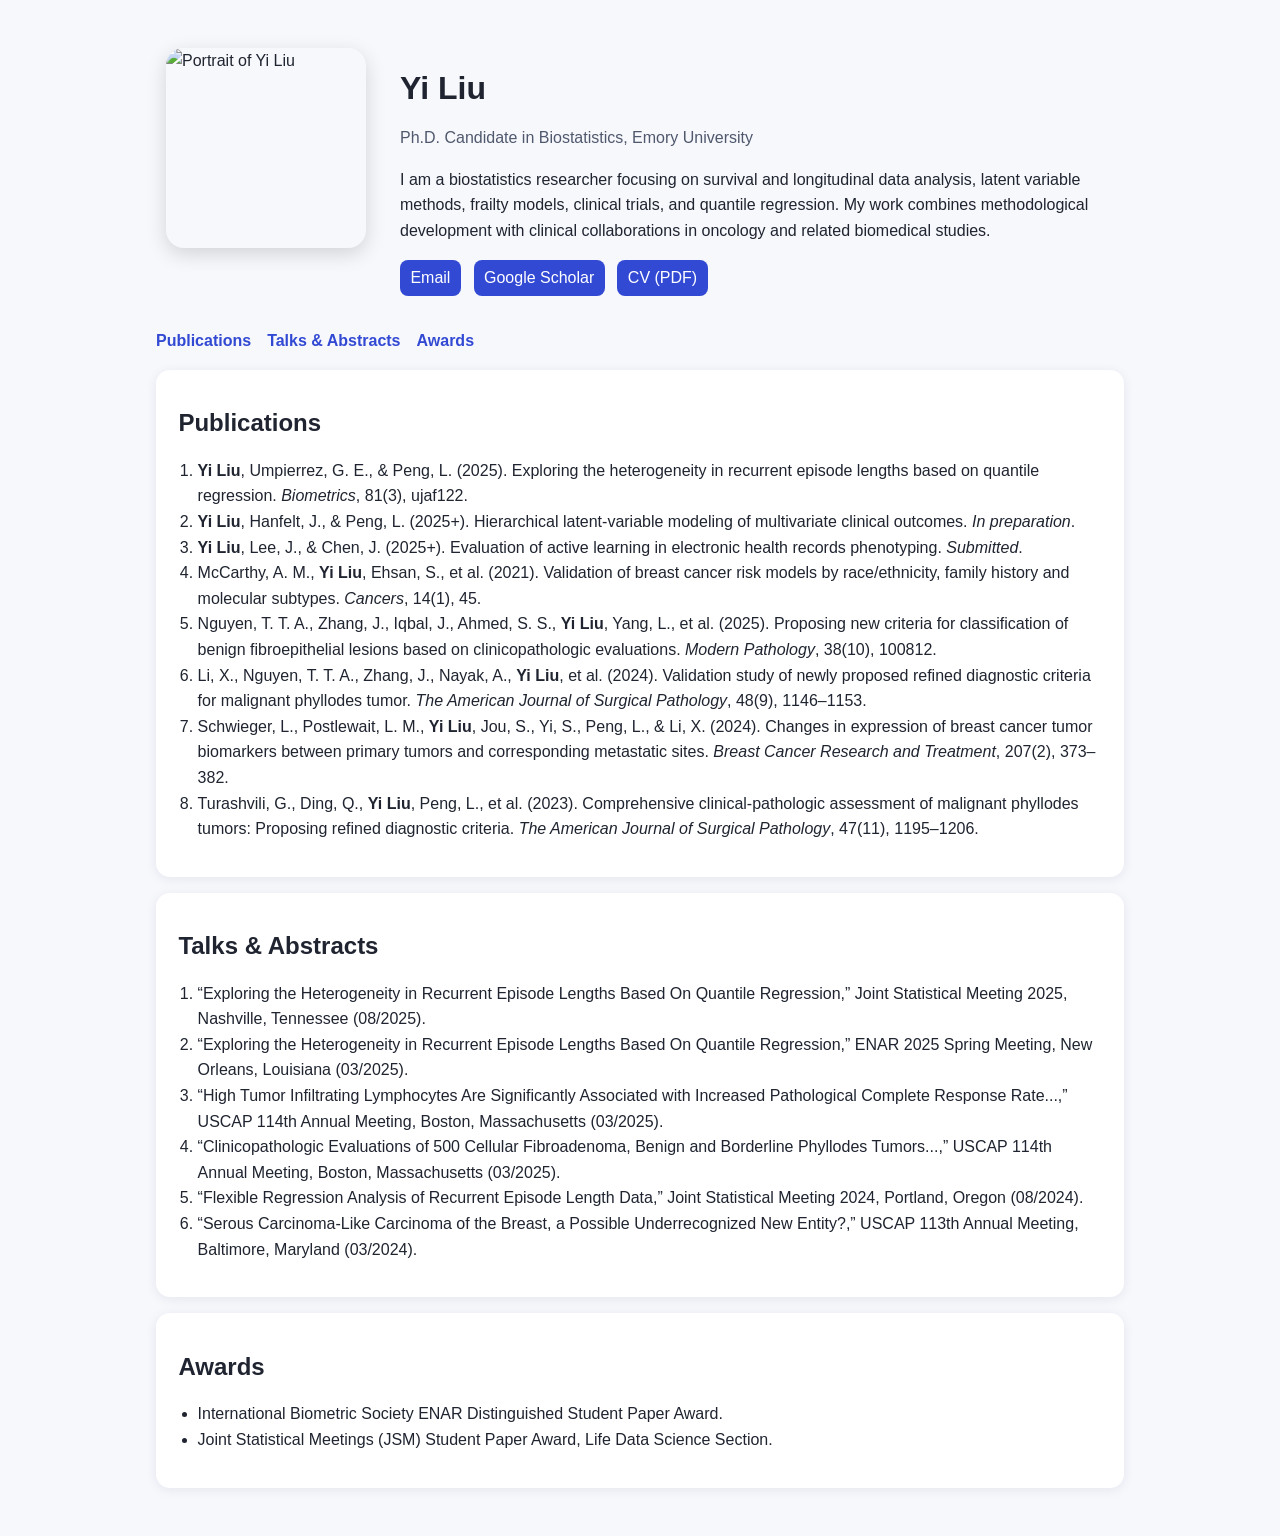
==== index.html @ af451f44 "Merge pull request #1 from Gyang-eng/codex/create-personal-website-on-github-pages Add Yi Liu person" ====
<!DOCTYPE html>
<html lang="en">
  <head>
    <meta charset="UTF-8" />
    <meta name="viewport" content="width=device-width, initial-scale=1.0" />
    <title>Yi Liu | Personal Website</title>
    <link rel="stylesheet" href="styles.css" />
  </head>
  <body>
    <header class="hero">
      <div class="hero-photo-wrap">
        <img src="assets/yi-liu.jpg" alt="Portrait of Yi Liu" class="hero-photo" />
      </div>
      <div class="hero-content">
        <h1>Yi Liu</h1>
        <p class="subtitle">Ph.D. Candidate in Biostatistics, Emory University</p>
        <p>
          I am a biostatistics researcher focusing on survival and longitudinal data analysis,
          latent variable methods, frailty models, clinical trials, and quantile regression.
          My work combines methodological development with clinical collaborations in oncology
          and related biomedical studies.
        </p>
        <div class="links">
          <a href="mailto:yi.liu@emory.edu">Email</a>
          <a href="https://scholar.google.com/citations?user=tV492EAAAAAJ&hl=en" target="_blank" rel="noopener noreferrer">Google Scholar</a>
          <a href="YiLiuCV__2025.pdf" target="_blank" rel="noopener noreferrer">CV (PDF)</a>
        </div>
      </div>
    </header>

    <main>
      <nav class="tabs" aria-label="Sections">
        <a href="#publications">Publications</a>
        <a href="#talks">Talks &amp; Abstracts</a>
        <a href="#awards">Awards</a>
      </nav>

      <section id="publications" class="card">
        <h2>Publications</h2>
        <ol>
          <li><strong>Yi Liu</strong>, Umpierrez, G. E., &amp; Peng, L. (2025). Exploring the heterogeneity in recurrent episode lengths based on quantile regression. <em>Biometrics</em>, 81(3), ujaf122.</li>
          <li><strong>Yi Liu</strong>, Hanfelt, J., &amp; Peng, L. (2025+). Hierarchical latent-variable modeling of multivariate clinical outcomes. <em>In preparation</em>.</li>
          <li><strong>Yi Liu</strong>, Lee, J., &amp; Chen, J. (2025+). Evaluation of active learning in electronic health records phenotyping. <em>Submitted</em>.</li>
          <li>McCarthy, A. M., <strong>Yi Liu</strong>, Ehsan, S., et al. (2021). Validation of breast cancer risk models by race/ethnicity, family history and molecular subtypes. <em>Cancers</em>, 14(1), 45.</li>
          <li>Nguyen, T. T. A., Zhang, J., Iqbal, J., Ahmed, S. S., <strong>Yi Liu</strong>, Yang, L., et al. (2025). Proposing new criteria for classification of benign fibroepithelial lesions based on clinicopathologic evaluations. <em>Modern Pathology</em>, 38(10), 100812.</li>
          <li>Li, X., Nguyen, T. T. A., Zhang, J., Nayak, A., <strong>Yi Liu</strong>, et al. (2024). Validation study of newly proposed refined diagnostic criteria for malignant phyllodes tumor. <em>The American Journal of Surgical Pathology</em>, 48(9), 1146–1153.</li>
          <li>Schwieger, L., Postlewait, L. M., <strong>Yi Liu</strong>, Jou, S., Yi, S., Peng, L., &amp; Li, X. (2024). Changes in expression of breast cancer tumor biomarkers between primary tumors and corresponding metastatic sites. <em>Breast Cancer Research and Treatment</em>, 207(2), 373–382.</li>
          <li>Turashvili, G., Ding, Q., <strong>Yi Liu</strong>, Peng, L., et al. (2023). Comprehensive clinical-pathologic assessment of malignant phyllodes tumors: Proposing refined diagnostic criteria. <em>The American Journal of Surgical Pathology</em>, 47(11), 1195–1206.</li>
        </ol>
      </section>

      <section id="talks" class="card">
        <h2>Talks &amp; Abstracts</h2>
        <ol>
          <li>“Exploring the Heterogeneity in Recurrent Episode Lengths Based On Quantile Regression,” Joint Statistical Meeting 2025, Nashville, Tennessee (08/2025).</li>
          <li>“Exploring the Heterogeneity in Recurrent Episode Lengths Based On Quantile Regression,” ENAR 2025 Spring Meeting, New Orleans, Louisiana (03/2025).</li>
          <li>“High Tumor Infiltrating Lymphocytes Are Significantly Associated with Increased Pathological Complete Response Rate...,” USCAP 114th Annual Meeting, Boston, Massachusetts (03/2025).</li>
          <li>“Clinicopathologic Evaluations of 500 Cellular Fibroadenoma, Benign and Borderline Phyllodes Tumors...,” USCAP 114th Annual Meeting, Boston, Massachusetts (03/2025).</li>
          <li>“Flexible Regression Analysis of Recurrent Episode Length Data,” Joint Statistical Meeting 2024, Portland, Oregon (08/2024).</li>
          <li>“Serous Carcinoma-Like Carcinoma of the Breast, a Possible Underrecognized New Entity?,” USCAP 113th Annual Meeting, Baltimore, Maryland (03/2024).</li>
        </ol>
      </section>

      <section id="awards" class="card">
        <h2>Awards</h2>
        <ul>
          <li>International Biometric Society ENAR Distinguished Student Paper Award.</li>
          <li>Joint Statistical Meetings (JSM) Student Paper Award, Life Data Science Section.</li>
        </ul>
      </section>
    </main>
  </body>
</html>
---- styles.css ----
:root {
  color-scheme: light;
  --bg: #f7f8fc;
  --card: #ffffff;
  --text: #1f2430;
  --muted: #4f586d;
  --accent: #3249d3;
}

* { box-sizing: border-box; }
body {
  margin: 0;
  font-family: "Inter", "Segoe UI", Roboto, sans-serif;
  background: var(--bg);
  color: var(--text);
  line-height: 1.6;
}

.hero {
  max-width: 1000px;
  margin: 2rem auto 1rem;
  padding: 1rem;
  display: grid;
  grid-template-columns: 220px 1fr;
  gap: 1.5rem;
}

.hero-photo-wrap { display: flex; align-items: flex-start; justify-content: center; }
.hero-photo {
  width: 200px;
  aspect-ratio: 1;
  object-fit: cover;
  border-radius: 18px;
  box-shadow: 0 6px 20px rgba(0,0,0,0.15);
}

.subtitle { color: var(--muted); margin-top: -0.25rem; }
.links { display: flex; flex-wrap: wrap; gap: 0.8rem; margin-top: 1rem; }
.links a {
  text-decoration: none;
  color: white;
  background: var(--accent);
  padding: 0.35rem 0.65rem;
  border-radius: 8px;
}

main { max-width: 1000px; margin: 0 auto 3rem; padding: 0 1rem; }
.tabs {
  display: flex;
  gap: 1rem;
  margin: 0.5rem 0 1rem;
  flex-wrap: wrap;
}
.tabs a {
  color: var(--accent);
  font-weight: 600;
  text-decoration: none;
}

.card {
  background: var(--card);
  border-radius: 14px;
  padding: 1.2rem 1.4rem;
  margin-bottom: 1rem;
  box-shadow: 0 2px 12px rgba(20, 29, 60, 0.08);
}

h1,h2 { line-height: 1.2; }
ol,ul { padding-left: 1.2rem; }

@media (max-width: 760px) {
  .hero { grid-template-columns: 1fr; }
}
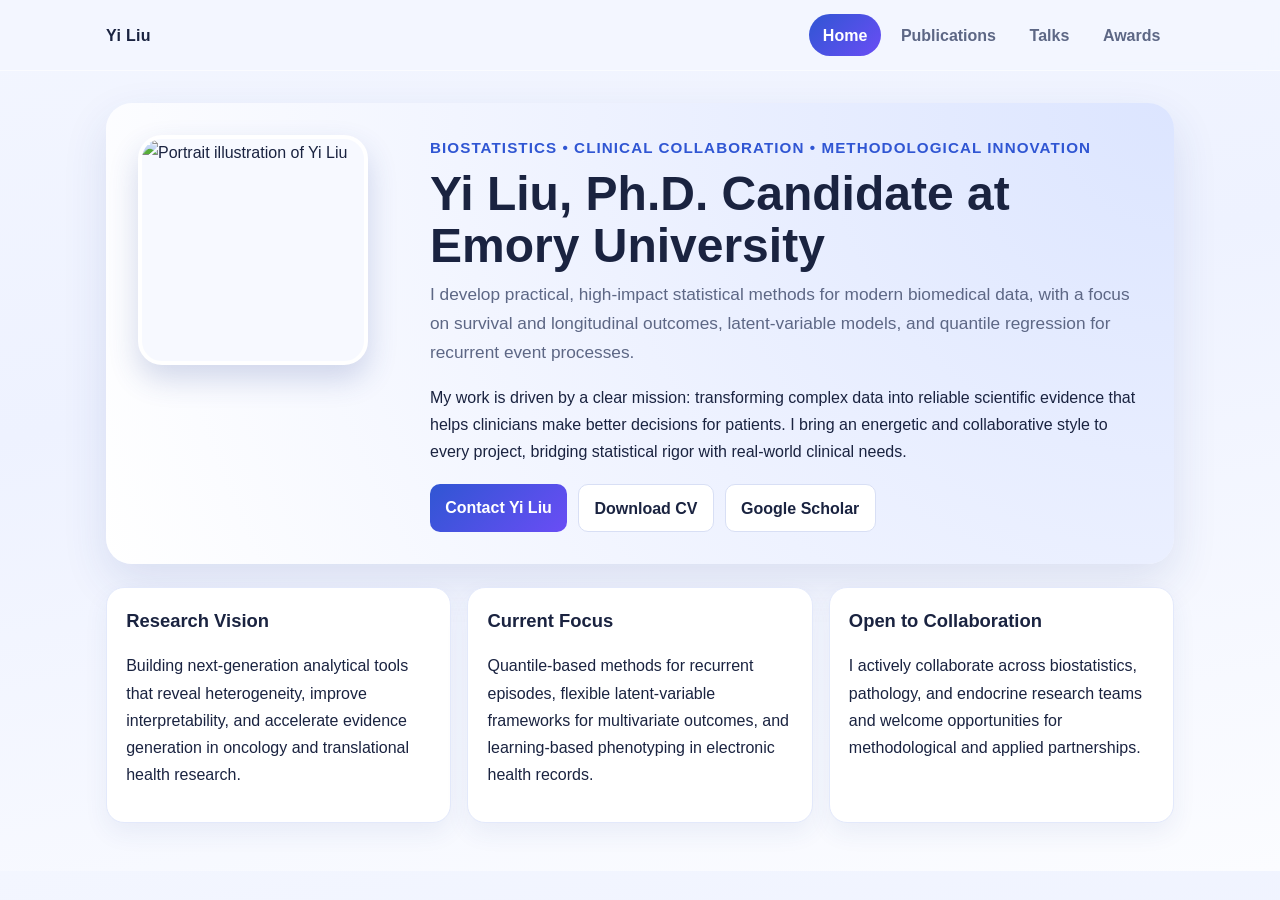
==== commit d53c3319: "Merge branch 'main' into codex/revamp-old-website-design-and-structure-2ale57" ====
--- a/index.html
+++ b/index.html
@@ -3,70 +3,70 @@
   <head>
     <meta charset="UTF-8" />
     <meta name="viewport" content="width=device-width, initial-scale=1.0" />
-    <title>Yi Liu | Personal Website</title>
+    <title>Yi Liu | Biostatistics Research</title>
     <link rel="stylesheet" href="styles.css" />
   </head>
   <body>
-    <header class="hero">
-      <div class="hero-photo-wrap">
-        <img src="assets/yi-liu.jpg" alt="Portrait of Yi Liu" class="hero-photo" />
-      </div>
-      <div class="hero-content">
-        <h1>Yi Liu</h1>
-        <p class="subtitle">Ph.D. Candidate in Biostatistics, Emory University</p>
-        <p>
-          I am a biostatistics researcher focusing on survival and longitudinal data analysis,
-          latent variable methods, frailty models, clinical trials, and quantile regression.
-          My work combines methodological development with clinical collaborations in oncology
-          and related biomedical studies.
-        </p>
-        <div class="links">
-          <a href="mailto:yi.liu@emory.edu">Email</a>
-          <a href="https://scholar.google.com/citations?user=tV492EAAAAAJ&hl=en" target="_blank" rel="noopener noreferrer">Google Scholar</a>
-          <a href="YiLiuCV__2025.pdf" target="_blank" rel="noopener noreferrer">CV (PDF)</a>
-        </div>
+    <header class="site-header">
+      <div class="nav-shell">
+        <div class="brand">Yi Liu</div>
+        <nav class="tabs" aria-label="Main navigation">
+          <a class="active" href="index.html">Home</a>
+          <a href="publications.html">Publications</a>
+          <a href="talks.html">Talks</a>
+          <a href="awards.html">Awards</a>
+        </nav>
       </div>
     </header>
 
-    <main>
-      <nav class="tabs" aria-label="Sections">
-        <a href="#publications">Publications</a>
-        <a href="#talks">Talks &amp; Abstracts</a>
-        <a href="#awards">Awards</a>
-      </nav>
-
-      <section id="publications" class="card">
-        <h2>Publications</h2>
-        <ol>
-          <li><strong>Yi Liu</strong>, Umpierrez, G. E., &amp; Peng, L. (2025). Exploring the heterogeneity in recurrent episode lengths based on quantile regression. <em>Biometrics</em>, 81(3), ujaf122.</li>
-          <li><strong>Yi Liu</strong>, Hanfelt, J., &amp; Peng, L. (2025+). Hierarchical latent-variable modeling of multivariate clinical outcomes. <em>In preparation</em>.</li>
-          <li><strong>Yi Liu</strong>, Lee, J., &amp; Chen, J. (2025+). Evaluation of active learning in electronic health records phenotyping. <em>Submitted</em>.</li>
-          <li>McCarthy, A. M., <strong>Yi Liu</strong>, Ehsan, S., et al. (2021). Validation of breast cancer risk models by race/ethnicity, family history and molecular subtypes. <em>Cancers</em>, 14(1), 45.</li>
-          <li>Nguyen, T. T. A., Zhang, J., Iqbal, J., Ahmed, S. S., <strong>Yi Liu</strong>, Yang, L., et al. (2025). Proposing new criteria for classification of benign fibroepithelial lesions based on clinicopathologic evaluations. <em>Modern Pathology</em>, 38(10), 100812.</li>
-          <li>Li, X., Nguyen, T. T. A., Zhang, J., Nayak, A., <strong>Yi Liu</strong>, et al. (2024). Validation study of newly proposed refined diagnostic criteria for malignant phyllodes tumor. <em>The American Journal of Surgical Pathology</em>, 48(9), 1146–1153.</li>
-          <li>Schwieger, L., Postlewait, L. M., <strong>Yi Liu</strong>, Jou, S., Yi, S., Peng, L., &amp; Li, X. (2024). Changes in expression of breast cancer tumor biomarkers between primary tumors and corresponding metastatic sites. <em>Breast Cancer Research and Treatment</em>, 207(2), 373–382.</li>
-          <li>Turashvili, G., Ding, Q., <strong>Yi Liu</strong>, Peng, L., et al. (2023). Comprehensive clinical-pathologic assessment of malignant phyllodes tumors: Proposing refined diagnostic criteria. <em>The American Journal of Surgical Pathology</em>, 47(11), 1195–1206.</li>
-        </ol>
+    <main class="container">
+      <section class="hero">
+        <img src="assets/yi-liu.svg" alt="Portrait illustration of Yi Liu" class="hero-photo" />
+        <div>
+          <p class="kicker">Biostatistics • Clinical Collaboration • Methodological Innovation</p>
+          <h1>Yi Liu, Ph.D. Candidate at Emory University</h1>
+          <p class="subtitle">
+            I develop practical, high-impact statistical methods for modern biomedical data, with
+            a focus on survival and longitudinal outcomes, latent-variable models, and quantile
+            regression for recurrent event processes.
+          </p>
+          <p>
+            My work is driven by a clear mission: transforming complex data into reliable
+            scientific evidence that helps clinicians make better decisions for patients. I bring an
+            energetic and collaborative style to every project, bridging statistical rigor with
+            real-world clinical needs.
+          </p>
+          <div class="cta-row">
+            <a class="button primary" href="mailto:yi.liu@emory.edu">Contact Yi Liu</a>
+            <a class="button" href="YiLiuCV__2025.pdf" target="_blank" rel="noopener noreferrer">Download CV</a>
+            <a class="button" href="https://scholar.google.com/citations?user=tV492EAAAAAJ&hl=en" target="_blank" rel="noopener noreferrer">Google Scholar</a>
+          </div>
+        </div>
       </section>
 
-      <section id="talks" class="card">
-        <h2>Talks &amp; Abstracts</h2>
-        <ol>
-          <li>“Exploring the Heterogeneity in Recurrent Episode Lengths Based On Quantile Regression,” Joint Statistical Meeting 2025, Nashville, Tennessee (08/2025).</li>
-          <li>“Exploring the Heterogeneity in Recurrent Episode Lengths Based On Quantile Regression,” ENAR 2025 Spring Meeting, New Orleans, Louisiana (03/2025).</li>
-          <li>“High Tumor Infiltrating Lymphocytes Are Significantly Associated with Increased Pathological Complete Response Rate...,” USCAP 114th Annual Meeting, Boston, Massachusetts (03/2025).</li>
-          <li>“Clinicopathologic Evaluations of 500 Cellular Fibroadenoma, Benign and Borderline Phyllodes Tumors...,” USCAP 114th Annual Meeting, Boston, Massachusetts (03/2025).</li>
-          <li>“Flexible Regression Analysis of Recurrent Episode Length Data,” Joint Statistical Meeting 2024, Portland, Oregon (08/2024).</li>
-          <li>“Serous Carcinoma-Like Carcinoma of the Breast, a Possible Underrecognized New Entity?,” USCAP 113th Annual Meeting, Baltimore, Maryland (03/2024).</li>
-        </ol>
-      </section>
-
-      <section id="awards" class="card">
-        <h2>Awards</h2>
-        <ul>
-          <li>International Biometric Society ENAR Distinguished Student Paper Award.</li>
-          <li>Joint Statistical Meetings (JSM) Student Paper Award, Life Data Science Section.</li>
-        </ul>
+      <section class="grid" aria-label="Highlights">
+        <article class="card">
+          <h2>Research Vision</h2>
+          <p>
+            Building next-generation analytical tools that reveal heterogeneity, improve
+            interpretability, and accelerate evidence generation in oncology and translational health
+            research.
+          </p>
+        </article>
+        <article class="card">
+          <h2>Current Focus</h2>
+          <p>
+            Quantile-based methods for recurrent episodes, flexible latent-variable frameworks for
+            multivariate outcomes, and learning-based phenotyping in electronic health records.
+          </p>
+        </article>
+        <article class="card">
+          <h2>Open to Collaboration</h2>
+          <p>
+            I actively collaborate across biostatistics, pathology, and endocrine research teams and
+            welcome opportunities for methodological and applied partnerships.
+          </p>
+        </article>
       </section>
     </main>
   </body>
--- a/styles.css
+++ b/styles.css
@@ -1,73 +1,207 @@
 :root {
-  color-scheme: light;
-  --bg: #f7f8fc;
-  --card: #ffffff;
-  --text: #1f2430;
-  --muted: #4f586d;
-  --accent: #3249d3;
-}
-
-* { box-sizing: border-box; }
+  --bg: #f3f6ff;
+  --bg-strong: #e9eeff;
+  --surface: #ffffff;
+  --surface-alt: #f7f9ff;
+  --text: #1a2340;
+  --muted: #5d6785;
+  --brand: #3056d3;
+  --brand-2: #6a4df5;
+  --line: #d8dff5;
+  --shadow: 0 18px 45px rgba(38, 62, 138, 0.12);
+}
+
+* {
+  box-sizing: border-box;
+}
+
 body {
   margin: 0;
   font-family: "Inter", "Segoe UI", Roboto, sans-serif;
-  background: var(--bg);
   color: var(--text);
-  line-height: 1.6;
-}
-
-.hero {
-  max-width: 1000px;
-  margin: 2rem auto 1rem;
-  padding: 1rem;
-  display: grid;
-  grid-template-columns: 220px 1fr;
-  gap: 1.5rem;
-}
-
-.hero-photo-wrap { display: flex; align-items: flex-start; justify-content: center; }
-.hero-photo {
-  width: 200px;
-  aspect-ratio: 1;
-  object-fit: cover;
-  border-radius: 18px;
-  box-shadow: 0 6px 20px rgba(0,0,0,0.15);
-}
-
-.subtitle { color: var(--muted); margin-top: -0.25rem; }
-.links { display: flex; flex-wrap: wrap; gap: 0.8rem; margin-top: 1rem; }
-.links a {
-  text-decoration: none;
-  color: white;
-  background: var(--accent);
-  padding: 0.35rem 0.65rem;
-  border-radius: 8px;
-}
-
-main { max-width: 1000px; margin: 0 auto 3rem; padding: 0 1rem; }
+  background: linear-gradient(170deg, var(--bg) 0%, #eef2ff 40%, #fbfcff 100%);
+  line-height: 1.7;
+}
+
+a {
+  color: inherit;
+}
+
+.site-header {
+  position: sticky;
+  top: 0;
+  z-index: 20;
+  border-bottom: 1px solid rgba(255, 255, 255, 0.5);
+  backdrop-filter: blur(10px);
+  background: rgba(243, 246, 255, 0.88);
+}
+
+.nav-shell {
+  max-width: 1100px;
+  margin: 0 auto;
+  padding: 0.9rem 1rem;
+  display: flex;
+  justify-content: space-between;
+  align-items: center;
+  gap: 1rem;
+}
+
+.brand {
+  font-weight: 700;
+  letter-spacing: 0.02em;
+}
+
 .tabs {
   display: flex;
+  flex-wrap: wrap;
+  gap: 0.4rem;
+}
+
+.tabs a {
+  padding: 0.45rem 0.85rem;
+  border-radius: 999px;
+  text-decoration: none;
+  color: var(--muted);
+  font-weight: 600;
+}
+
+.tabs a.active,
+.tabs a:hover {
+  color: white;
+  background: linear-gradient(135deg, var(--brand), var(--brand-2));
+}
+
+.container {
+  max-width: 1100px;
+  margin: 0 auto;
+  padding: 2rem 1rem 3rem;
+}
+
+.hero {
+  display: grid;
+  grid-template-columns: 260px 1fr;
+  gap: 2rem;
+  padding: 2rem;
+  border-radius: 26px;
+  background: radial-gradient(circle at right top, #dce5ff, #eef2ff 50%, #ffffff 100%);
+  box-shadow: var(--shadow);
+}
+
+.hero-photo {
+  width: 100%;
+  max-width: 230px;
+  aspect-ratio: 1;
+  border-radius: 24px;
+  object-fit: cover;
+  background: var(--surface-alt);
+  border: 4px solid #fff;
+  box-shadow: 0 14px 30px rgba(46, 70, 149, 0.2);
+}
+
+.kicker {
+  color: var(--brand);
+  font-size: 0.95rem;
+  font-weight: 700;
+  letter-spacing: 0.07em;
+  text-transform: uppercase;
+  margin: 0;
+}
+
+h1 {
+  margin: 0.4rem 0;
+  line-height: 1.1;
+  font-size: clamp(2rem, 4vw, 3rem);
+}
+
+.subtitle {
+  margin: 0;
+  font-size: 1.08rem;
+  color: var(--muted);
+}
+
+.cta-row {
+  display: flex;
+  flex-wrap: wrap;
+  gap: 0.7rem;
+  margin-top: 1.2rem;
+}
+
+.button {
+  text-decoration: none;
+  padding: 0.58rem 0.95rem;
+  border-radius: 10px;
+  font-weight: 600;
+  border: 1px solid var(--line);
+  background: #fff;
+}
+
+.button.primary {
+  color: white;
+  border: none;
+  background: linear-gradient(135deg, var(--brand), var(--brand-2));
+}
+
+.grid {
+  margin-top: 1.4rem;
+  display: grid;
+  grid-template-columns: repeat(3, minmax(0, 1fr));
   gap: 1rem;
-  margin: 0.5rem 0 1rem;
-  flex-wrap: wrap;
-}
-.tabs a {
-  color: var(--accent);
-  font-weight: 600;
-  text-decoration: none;
 }
 
 .card {
-  background: var(--card);
-  border-radius: 14px;
-  padding: 1.2rem 1.4rem;
-  margin-bottom: 1rem;
-  box-shadow: 0 2px 12px rgba(20, 29, 60, 0.08);
-}
-
-h1,h2 { line-height: 1.2; }
-ol,ul { padding-left: 1.2rem; }
-
-@media (max-width: 760px) {
-  .hero { grid-template-columns: 1fr; }
-}
+  background: var(--surface);
+  border: 1px solid #e3e9fb;
+  border-radius: 18px;
+  padding: 1.1rem 1.2rem;
+  box-shadow: 0 10px 25px rgba(45, 67, 140, 0.07);
+}
+
+.card h2 {
+  margin: 0 0 0.35rem;
+  font-size: 1.15rem;
+}
+
+.list-page {
+  background: var(--surface);
+  border-radius: 20px;
+  box-shadow: var(--shadow);
+  border: 1px solid #e3e9fb;
+  padding: 1.4rem;
+}
+
+.list-page h1 {
+  font-size: clamp(1.8rem, 3.3vw, 2.4rem);
+  margin-bottom: 0.4rem;
+}
+
+.list-page p {
+  margin-top: 0;
+  color: var(--muted);
+}
+
+ol, ul {
+  padding-left: 1.2rem;
+}
+
+li + li {
+  margin-top: 0.7rem;
+}
+
+.pub-meta {
+  color: var(--muted);
+  font-size: 0.94rem;
+}
+
+@media (max-width: 900px) {
+  .hero {
+    grid-template-columns: 1fr;
+  }
+
+  .hero-photo {
+    max-width: 200px;
+  }
+
+  .grid {
+    grid-template-columns: 1fr;
+  }
+}
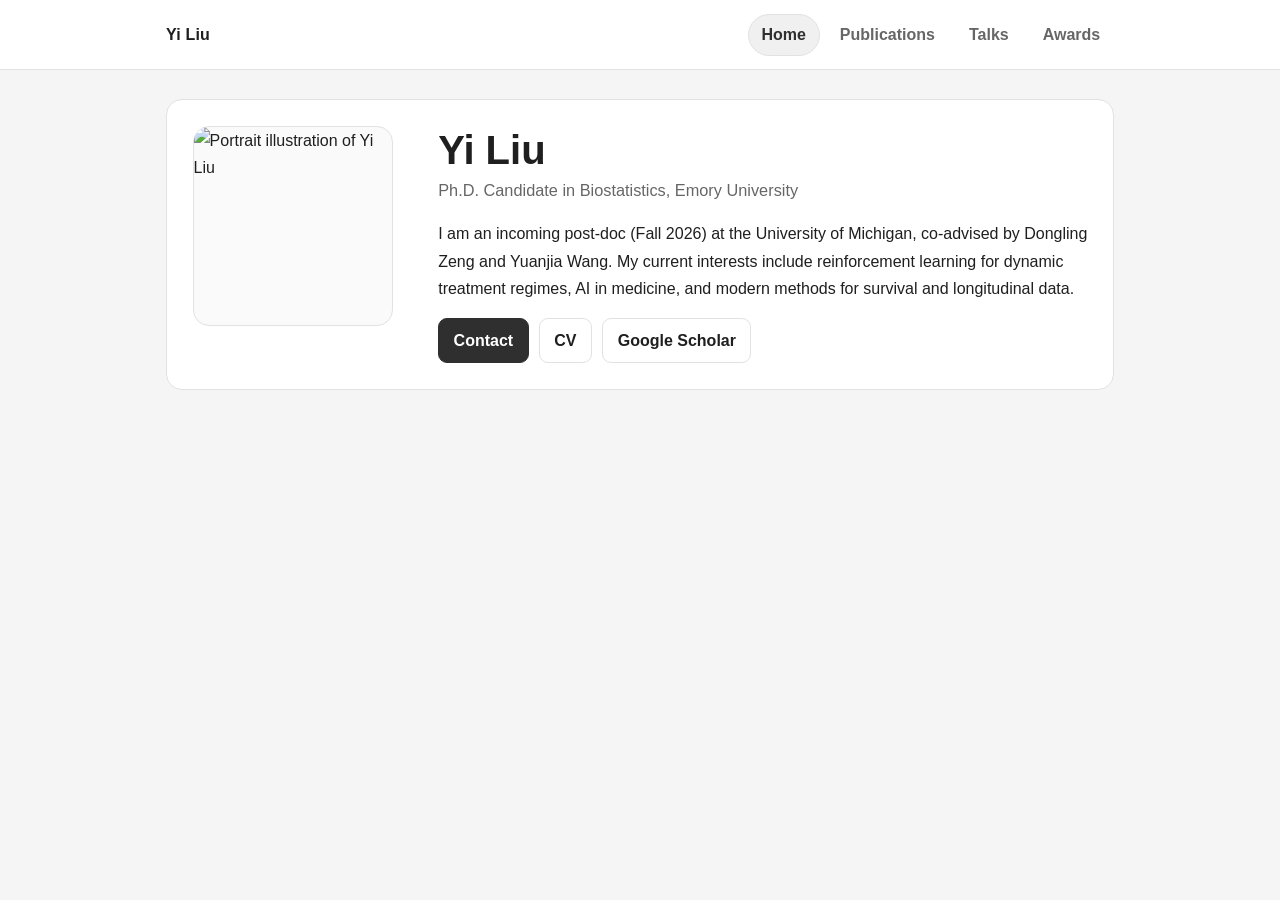
==== commit 3705e9f1: "Configure GitHub Pages Actions deployment on main" ====
--- a/index.html
+++ b/index.html
@@ -23,51 +23,21 @@
       <section class="hero">
         <img src="assets/yi-liu.svg" alt="Portrait illustration of Yi Liu" class="hero-photo" />
         <div>
-          <p class="kicker">Biostatistics • Clinical Collaboration • Methodological Innovation</p>
-          <h1>Yi Liu, Ph.D. Candidate at Emory University</h1>
-          <p class="subtitle">
-            I develop practical, high-impact statistical methods for modern biomedical data, with
-            a focus on survival and longitudinal outcomes, latent-variable models, and quantile
-            regression for recurrent event processes.
-          </p>
+          <h1>Yi Liu</h1>
+          <p class="subtitle">Ph.D. Candidate in Biostatistics, Emory University</p>
           <p>
-            My work is driven by a clear mission: transforming complex data into reliable
-            scientific evidence that helps clinicians make better decisions for patients. I bring an
-            energetic and collaborative style to every project, bridging statistical rigor with
-            real-world clinical needs.
+            I am an incoming post-doc (Fall 2026) at the University of Michigan, co-advised by
+            Dongling Zeng and Yuanjia Wang. My current interests include reinforcement learning
+            for dynamic treatment regimes, AI in medicine, and modern methods for survival and
+            longitudinal data.
           </p>
           <div class="cta-row">
-            <a class="button primary" href="mailto:yi.liu@emory.edu">Contact Yi Liu</a>
-            <a class="button" href="YiLiuCV__2025.pdf" target="_blank" rel="noopener noreferrer">Download CV</a>
+            <a class="button primary" href="mailto:yi.liu@emory.edu">Contact</a>
+            <a class="button" href="YiLiuCV__2025.pdf" target="_blank" rel="noopener noreferrer">CV</a>
             <a class="button" href="https://scholar.google.com/citations?user=tV492EAAAAAJ&hl=en" target="_blank" rel="noopener noreferrer">Google Scholar</a>
           </div>
         </div>
       </section>
-
-      <section class="grid" aria-label="Highlights">
-        <article class="card">
-          <h2>Research Vision</h2>
-          <p>
-            Building next-generation analytical tools that reveal heterogeneity, improve
-            interpretability, and accelerate evidence generation in oncology and translational health
-            research.
-          </p>
-        </article>
-        <article class="card">
-          <h2>Current Focus</h2>
-          <p>
-            Quantile-based methods for recurrent episodes, flexible latent-variable frameworks for
-            multivariate outcomes, and learning-based phenotyping in electronic health records.
-          </p>
-        </article>
-        <article class="card">
-          <h2>Open to Collaboration</h2>
-          <p>
-            I actively collaborate across biostatistics, pathology, and endocrine research teams and
-            welcome opportunities for methodological and applied partnerships.
-          </p>
-        </article>
-      </section>
     </main>
   </body>
 </html>
--- a/styles.css
+++ b/styles.css
@@ -1,14 +1,11 @@
 :root {
-  --bg: #f3f6ff;
-  --bg-strong: #e9eeff;
+  --bg: #f5f5f5;
   --surface: #ffffff;
-  --surface-alt: #f7f9ff;
-  --text: #1a2340;
-  --muted: #5d6785;
-  --brand: #3056d3;
-  --brand-2: #6a4df5;
-  --line: #d8dff5;
-  --shadow: 0 18px 45px rgba(38, 62, 138, 0.12);
+  --surface-soft: #fafafa;
+  --text: #1f1f1f;
+  --muted: #666666;
+  --line: #e2e2e2;
+  --accent: #2f2f2f;
 }
 
 * {
@@ -19,7 +16,7 @@
   margin: 0;
   font-family: "Inter", "Segoe UI", Roboto, sans-serif;
   color: var(--text);
-  background: linear-gradient(170deg, var(--bg) 0%, #eef2ff 40%, #fbfcff 100%);
+  background: var(--bg);
   line-height: 1.7;
 }
 
@@ -31,15 +28,15 @@
   position: sticky;
   top: 0;
   z-index: 20;
-  border-bottom: 1px solid rgba(255, 255, 255, 0.5);
-  backdrop-filter: blur(10px);
-  background: rgba(243, 246, 255, 0.88);
+  border-bottom: 1px solid var(--line);
+  background: rgba(255, 255, 255, 0.92);
+  backdrop-filter: blur(6px);
 }
 
 .nav-shell {
-  max-width: 1100px;
+  max-width: 980px;
   margin: 0 auto;
-  padding: 0.9rem 1rem;
+  padding: 0.85rem 1rem;
   display: flex;
   justify-content: space-between;
   align-items: center;
@@ -48,7 +45,7 @@
 
 .brand {
   font-weight: 700;
-  letter-spacing: 0.02em;
+  letter-spacing: 0.01em;
 }
 
 .tabs {
@@ -58,120 +55,91 @@
 }
 
 .tabs a {
-  padding: 0.45rem 0.85rem;
+  padding: 0.4rem 0.8rem;
   border-radius: 999px;
   text-decoration: none;
   color: var(--muted);
   font-weight: 600;
+  border: 1px solid transparent;
 }
 
 .tabs a.active,
 .tabs a:hover {
-  color: white;
-  background: linear-gradient(135deg, var(--brand), var(--brand-2));
+  color: var(--accent);
+  background: #f0f0f0;
+  border-color: var(--line);
 }
 
 .container {
-  max-width: 1100px;
+  max-width: 980px;
   margin: 0 auto;
-  padding: 2rem 1rem 3rem;
+  padding: 1.8rem 1rem 2.6rem;
 }
 
 .hero {
   display: grid;
-  grid-template-columns: 260px 1fr;
-  gap: 2rem;
-  padding: 2rem;
-  border-radius: 26px;
-  background: radial-gradient(circle at right top, #dce5ff, #eef2ff 50%, #ffffff 100%);
-  box-shadow: var(--shadow);
+  grid-template-columns: 220px 1fr;
+  gap: 1.6rem;
+  padding: 1.6rem;
+  border-radius: 16px;
+  background: var(--surface);
+  border: 1px solid var(--line);
 }
 
 .hero-photo {
   width: 100%;
-  max-width: 230px;
+  max-width: 200px;
   aspect-ratio: 1;
-  border-radius: 24px;
+  border-radius: 16px;
   object-fit: cover;
-  background: var(--surface-alt);
-  border: 4px solid #fff;
-  box-shadow: 0 14px 30px rgba(46, 70, 149, 0.2);
-}
-
-.kicker {
-  color: var(--brand);
-  font-size: 0.95rem;
-  font-weight: 700;
-  letter-spacing: 0.07em;
-  text-transform: uppercase;
-  margin: 0;
+  background: var(--surface-soft);
+  border: 1px solid var(--line);
 }
 
 h1 {
-  margin: 0.4rem 0;
-  line-height: 1.1;
-  font-size: clamp(2rem, 4vw, 3rem);
+  margin: 0;
+  line-height: 1.2;
+  font-size: clamp(2rem, 3.6vw, 2.5rem);
 }
 
 .subtitle {
-  margin: 0;
-  font-size: 1.08rem;
+  margin: 0.2rem 0 0.8rem;
+  font-size: 1.02rem;
   color: var(--muted);
 }
 
 .cta-row {
   display: flex;
   flex-wrap: wrap;
-  gap: 0.7rem;
-  margin-top: 1.2rem;
+  gap: 0.65rem;
+  margin-top: 1rem;
 }
 
 .button {
   text-decoration: none;
-  padding: 0.58rem 0.95rem;
-  border-radius: 10px;
+  padding: 0.5rem 0.9rem;
+  border-radius: 9px;
   font-weight: 600;
   border: 1px solid var(--line);
   background: #fff;
 }
 
 .button.primary {
-  color: white;
-  border: none;
-  background: linear-gradient(135deg, var(--brand), var(--brand-2));
-}
-
-.grid {
-  margin-top: 1.4rem;
-  display: grid;
-  grid-template-columns: repeat(3, minmax(0, 1fr));
-  gap: 1rem;
-}
-
-.card {
-  background: var(--surface);
-  border: 1px solid #e3e9fb;
-  border-radius: 18px;
-  padding: 1.1rem 1.2rem;
-  box-shadow: 0 10px 25px rgba(45, 67, 140, 0.07);
-}
-
-.card h2 {
-  margin: 0 0 0.35rem;
-  font-size: 1.15rem;
+  color: #fff;
+  border-color: var(--accent);
+  background: var(--accent);
 }
 
 .list-page {
   background: var(--surface);
-  border-radius: 20px;
-  box-shadow: var(--shadow);
-  border: 1px solid #e3e9fb;
-  padding: 1.4rem;
+  border-radius: 16px;
+  border: 1px solid var(--line);
+  padding: 1.3rem;
 }
 
 .list-page h1 {
-  font-size: clamp(1.8rem, 3.3vw, 2.4rem);
-  margin-bottom: 0.4rem;
+  font-size: clamp(1.8rem, 3.2vw, 2.2rem);
+  margin-bottom: 0.35rem;
 }
 
 .list-page p {
@@ -179,7 +147,8 @@
   color: var(--muted);
 }
 
-ol, ul {
+ol,
+ul {
   padding-left: 1.2rem;
 }
 
@@ -192,16 +161,12 @@
   font-size: 0.94rem;
 }
 
-@media (max-width: 900px) {
+@media (max-width: 820px) {
   .hero {
     grid-template-columns: 1fr;
   }
 
   .hero-photo {
-    max-width: 200px;
-  }
-
-  .grid {
-    grid-template-columns: 1fr;
+    max-width: 170px;
   }
 }
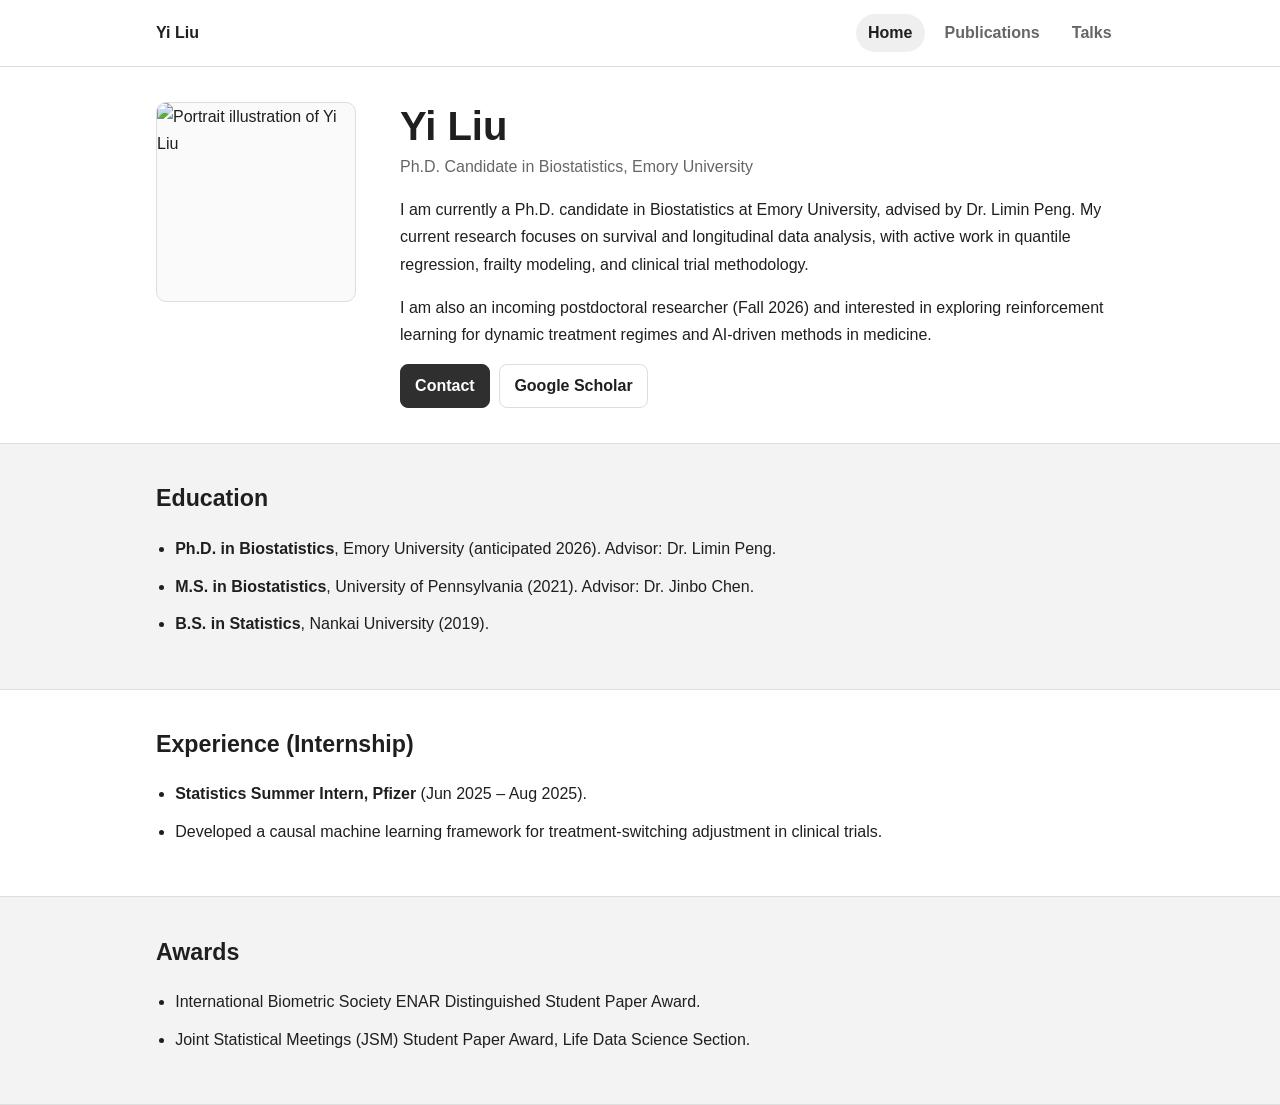
==== commit 4c8a0bba: "Update homepage sections from CV and expand publications list" ====
--- a/index.html
+++ b/index.html
@@ -14,28 +14,64 @@
           <a class="active" href="index.html">Home</a>
           <a href="publications.html">Publications</a>
           <a href="talks.html">Talks</a>
-          <a href="awards.html">Awards</a>
         </nav>
       </div>
     </header>
 
-    <main class="container">
-      <section class="hero">
-        <img src="assets/yi-liu.svg" alt="Portrait illustration of Yi Liu" class="hero-photo" />
-        <div>
-          <h1>Yi Liu</h1>
-          <p class="subtitle">Ph.D. Candidate in Biostatistics, Emory University</p>
-          <p>
-            I am an incoming post-doc (Fall 2026) at the University of Michigan, co-advised by
-            Dongling Zeng and Yuanjia Wang. My current interests include reinforcement learning
-            for dynamic treatment regimes, AI in medicine, and modern methods for survival and
-            longitudinal data.
-          </p>
-          <div class="cta-row">
-            <a class="button primary" href="mailto:yi.liu@emory.edu">Contact</a>
-            <a class="button" href="YiLiuCV__2025.pdf" target="_blank" rel="noopener noreferrer">CV</a>
-            <a class="button" href="https://scholar.google.com/citations?user=tV492EAAAAAJ&hl=en" target="_blank" rel="noopener noreferrer">Google Scholar</a>
+    <main>
+      <section class="section-block section-light intro">
+        <div class="content-wrap intro-grid">
+          <img src="assets/yi-liu.svg" alt="Portrait illustration of Yi Liu" class="hero-photo" />
+          <div>
+            <h1>Yi Liu</h1>
+            <p class="subtitle">Ph.D. Candidate in Biostatistics, Emory University</p>
+            <p>
+              I am currently a Ph.D. candidate in Biostatistics at Emory University, advised by
+              Dr. Limin Peng. My current research focuses on survival and longitudinal data
+              analysis, with active work in quantile regression, frailty modeling, and clinical
+              trial methodology.
+            </p>
+            <p>
+              I am also an incoming postdoctoral researcher (Fall 2026) and interested in exploring
+              reinforcement learning for dynamic treatment regimes and AI-driven methods in
+              medicine.
+            </p>
+            <div class="cta-row">
+              <a class="button primary" href="mailto:yi.liu@emory.edu">Contact</a>
+              <a class="button" href="https://scholar.google.com/citations?user=tV492EAAAAAJ&hl=en" target="_blank" rel="noopener noreferrer">Google Scholar</a>
+            </div>
           </div>
+        </div>
+      </section>
+
+      <section class="section-block section-gray">
+        <div class="content-wrap">
+          <h2>Education</h2>
+          <ul>
+            <li><strong>Ph.D. in Biostatistics</strong>, Emory University (anticipated 2026). Advisor: Dr. Limin Peng.</li>
+            <li><strong>M.S. in Biostatistics</strong>, University of Pennsylvania (2021). Advisor: Dr. Jinbo Chen.</li>
+            <li><strong>B.S. in Statistics</strong>, Nankai University (2019).</li>
+          </ul>
+        </div>
+      </section>
+
+      <section class="section-block section-light">
+        <div class="content-wrap">
+          <h2>Experience (Internship)</h2>
+          <ul>
+            <li><strong>Statistics Summer Intern, Pfizer</strong> (Jun 2025 – Aug 2025).</li>
+            <li>Developed a causal machine learning framework for treatment-switching adjustment in clinical trials.</li>
+          </ul>
+        </div>
+      </section>
+
+      <section class="section-block section-gray">
+        <div class="content-wrap">
+          <h2>Awards</h2>
+          <ul>
+            <li>International Biometric Society ENAR Distinguished Student Paper Award.</li>
+            <li>Joint Statistical Meetings (JSM) Student Paper Award, Life Data Science Section.</li>
+          </ul>
         </div>
       </section>
     </main>
--- a/styles.css
+++ b/styles.css
@@ -1,10 +1,9 @@
 :root {
-  --bg: #f5f5f5;
-  --surface: #ffffff;
-  --surface-soft: #fafafa;
+  --bg-white: #ffffff;
+  --bg-gray: #f3f3f3;
   --text: #1f1f1f;
   --muted: #666666;
-  --line: #e2e2e2;
+  --line: #dedede;
   --accent: #2f2f2f;
 }
 
@@ -16,7 +15,7 @@
   margin: 0;
   font-family: "Inter", "Segoe UI", Roboto, sans-serif;
   color: var(--text);
-  background: var(--bg);
+  background: var(--bg-white);
   line-height: 1.7;
 }
 
@@ -29,12 +28,11 @@
   top: 0;
   z-index: 20;
   border-bottom: 1px solid var(--line);
-  background: rgba(255, 255, 255, 0.92);
-  backdrop-filter: blur(6px);
+  background: rgba(255, 255, 255, 0.95);
 }
 
 .nav-shell {
-  max-width: 980px;
+  max-width: 1000px;
   margin: 0 auto;
   padding: 0.85rem 1rem;
   display: flex;
@@ -45,80 +43,96 @@
 
 .brand {
   font-weight: 700;
-  letter-spacing: 0.01em;
 }
 
 .tabs {
   display: flex;
   flex-wrap: wrap;
-  gap: 0.4rem;
+  gap: 0.45rem;
 }
 
 .tabs a {
-  padding: 0.4rem 0.8rem;
+  padding: 0.35rem 0.78rem;
   border-radius: 999px;
   text-decoration: none;
   color: var(--muted);
   font-weight: 600;
-  border: 1px solid transparent;
 }
 
 .tabs a.active,
 .tabs a:hover {
-  color: var(--accent);
-  background: #f0f0f0;
-  border-color: var(--line);
+  color: var(--text);
+  background: #efefef;
 }
 
 .container {
-  max-width: 980px;
+  max-width: 1000px;
   margin: 0 auto;
-  padding: 1.8rem 1rem 2.6rem;
+  padding: 2rem 1rem 3rem;
 }
 
-.hero {
+.section-block {
+  padding: 2.2rem 0;
+  border-bottom: 1px solid var(--line);
+}
+
+.section-light {
+  background: var(--bg-white);
+}
+
+.section-gray {
+  background: var(--bg-gray);
+}
+
+.content-wrap {
+  max-width: 1000px;
+  margin: 0 auto;
+  padding: 0 1rem;
+}
+
+.intro-grid {
   display: grid;
   grid-template-columns: 220px 1fr;
-  gap: 1.6rem;
-  padding: 1.6rem;
-  border-radius: 16px;
-  background: var(--surface);
-  border: 1px solid var(--line);
+  gap: 1.5rem;
+  align-items: start;
 }
 
 .hero-photo {
   width: 100%;
   max-width: 200px;
   aspect-ratio: 1;
-  border-radius: 16px;
-  object-fit: cover;
-  background: var(--surface-soft);
+  border-radius: 10px;
   border: 1px solid var(--line);
+  background: #fafafa;
 }
 
 h1 {
   margin: 0;
   line-height: 1.2;
-  font-size: clamp(2rem, 3.6vw, 2.5rem);
+  font-size: clamp(2rem, 3.4vw, 2.5rem);
+}
+
+h2 {
+  margin: 0 0 0.65rem;
+  font-size: 1.45rem;
 }
 
 .subtitle {
   margin: 0.2rem 0 0.8rem;
-  font-size: 1.02rem;
   color: var(--muted);
 }
 
 .cta-row {
   display: flex;
   flex-wrap: wrap;
-  gap: 0.65rem;
+  gap: 0.6rem;
   margin-top: 1rem;
 }
 
 .button {
   text-decoration: none;
-  padding: 0.5rem 0.9rem;
-  border-radius: 9px;
+  padding: 0.46rem 0.88rem;
+  border-radius: 8px;
   font-weight: 600;
   border: 1px solid var(--line);
   background: #fff;
@@ -126,19 +140,17 @@
 
 .button.primary {
   color: #fff;
+  background: var(--accent);
   border-color: var(--accent);
-  background: var(--accent);
 }
 
 .list-page {
-  background: var(--surface);
-  border-radius: 16px;
+  background: #fff;
   border: 1px solid var(--line);
-  padding: 1.3rem;
+  padding: 1.25rem;
 }
 
 .list-page h1 {
-  font-size: clamp(1.8rem, 3.2vw, 2.2rem);
   margin-bottom: 0.35rem;
 }
 
@@ -153,20 +165,15 @@
 }
 
 li + li {
-  margin-top: 0.7rem;
+  margin-top: 0.66rem;
 }
 
-.pub-meta {
-  color: var(--muted);
-  font-size: 0.94rem;
-}
-
-@media (max-width: 820px) {
-  .hero {
+@media (max-width: 830px) {
+  .intro-grid {
     grid-template-columns: 1fr;
   }
 
   .hero-photo {
-    max-width: 170px;
+    max-width: 160px;
   }
 }
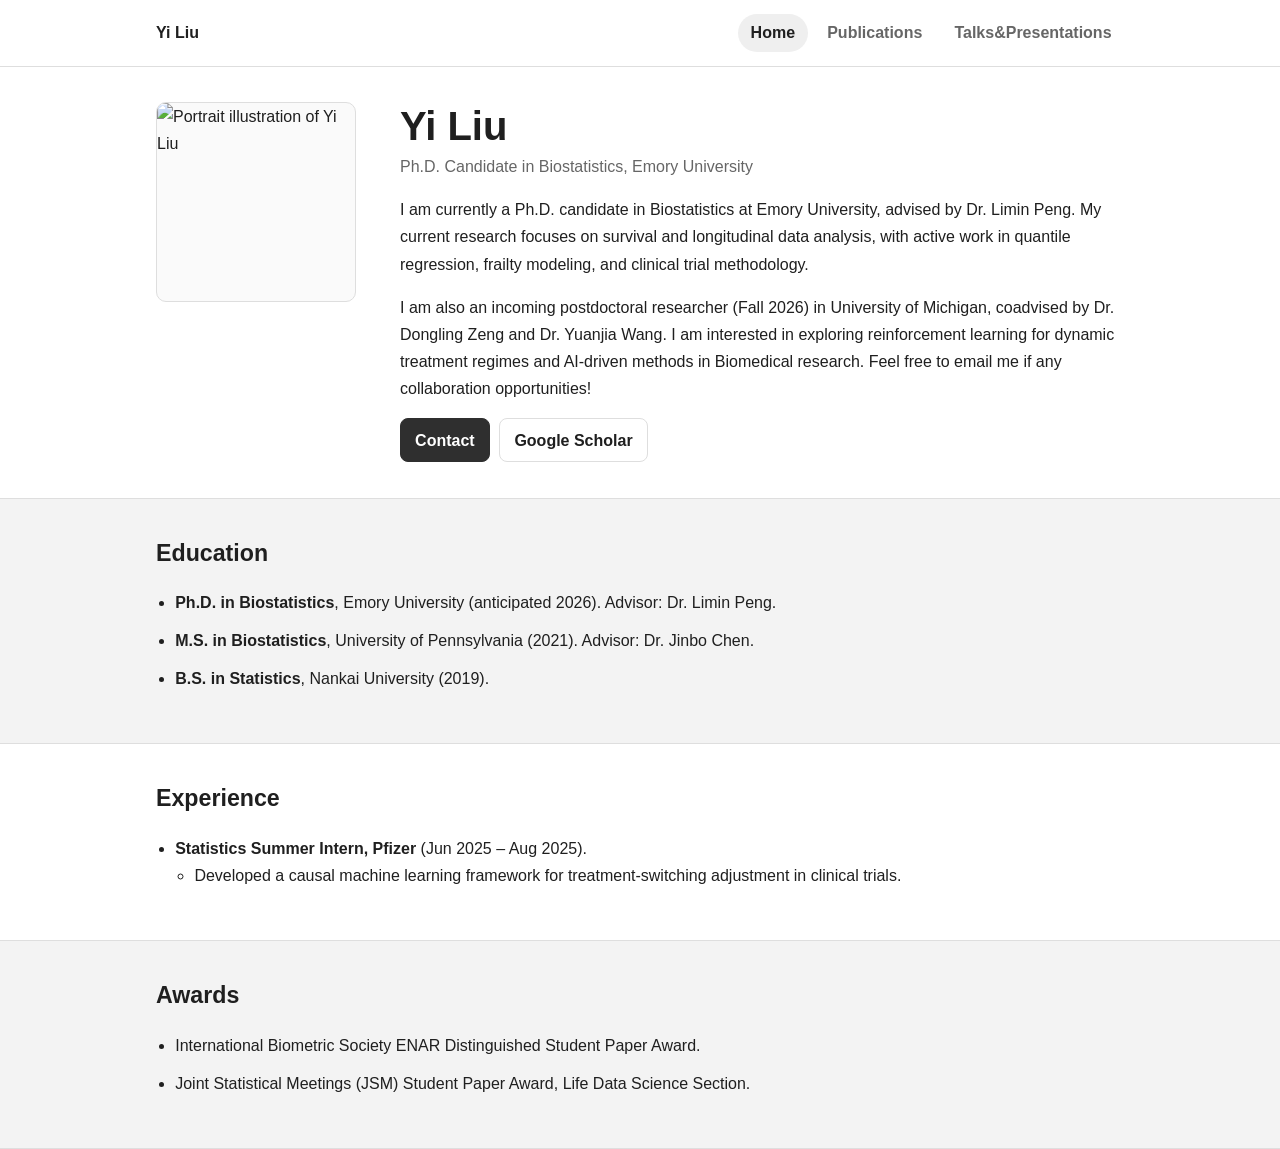
==== commit ff6b2854: "Update index.html" ====
--- a/index.html
+++ b/index.html
@@ -13,7 +13,7 @@
         <nav class="tabs" aria-label="Main navigation">
           <a class="active" href="index.html">Home</a>
           <a href="publications.html">Publications</a>
-          <a href="talks.html">Talks</a>
+          <a href="talks.html">Talks&Presentations</a>
         </nav>
       </div>
     </header>
@@ -21,7 +21,7 @@
     <main>
       <section class="section-block section-light intro">
         <div class="content-wrap intro-grid">
-          <img src="assets/yi-liu.svg" alt="Portrait illustration of Yi Liu" class="hero-photo" />
+          <img src="assets/yi-liu.jpeg" alt="Portrait illustration of Yi Liu" class="hero-photo" />
           <div>
             <h1>Yi Liu</h1>
             <p class="subtitle">Ph.D. Candidate in Biostatistics, Emory University</p>
@@ -32,9 +32,9 @@
               trial methodology.
             </p>
             <p>
-              I am also an incoming postdoctoral researcher (Fall 2026) and interested in exploring
+              I am also an incoming postdoctoral researcher (Fall 2026) in University of Michigan, coadvised by Dr. Dongling Zeng and Dr. Yuanjia Wang. I am interested in exploring
               reinforcement learning for dynamic treatment regimes and AI-driven methods in
-              medicine.
+              Biomedical research. Feel free to email me if any collaboration opportunities!
             </p>
             <div class="cta-row">
               <a class="button primary" href="mailto:yi.liu@emory.edu">Contact</a>
@@ -57,11 +57,15 @@
 
       <section class="section-block section-light">
         <div class="content-wrap">
-          <h2>Experience (Internship)</h2>
-          <ul>
-            <li><strong>Statistics Summer Intern, Pfizer</strong> (Jun 2025 – Aug 2025).</li>
-            <li>Developed a causal machine learning framework for treatment-switching adjustment in clinical trials.</li>
-          </ul>
+          <h2>Experience</h2>
+<ul>
+  <li>
+    <strong>Statistics Summer Intern, Pfizer</strong> (Jun 2025 – Aug 2025).
+    <ul>
+      <li>Developed a causal machine learning framework for treatment-switching adjustment in clinical trials.</li>
+    </ul>
+  </li>
+</ul>
         </div>
       </section>
 
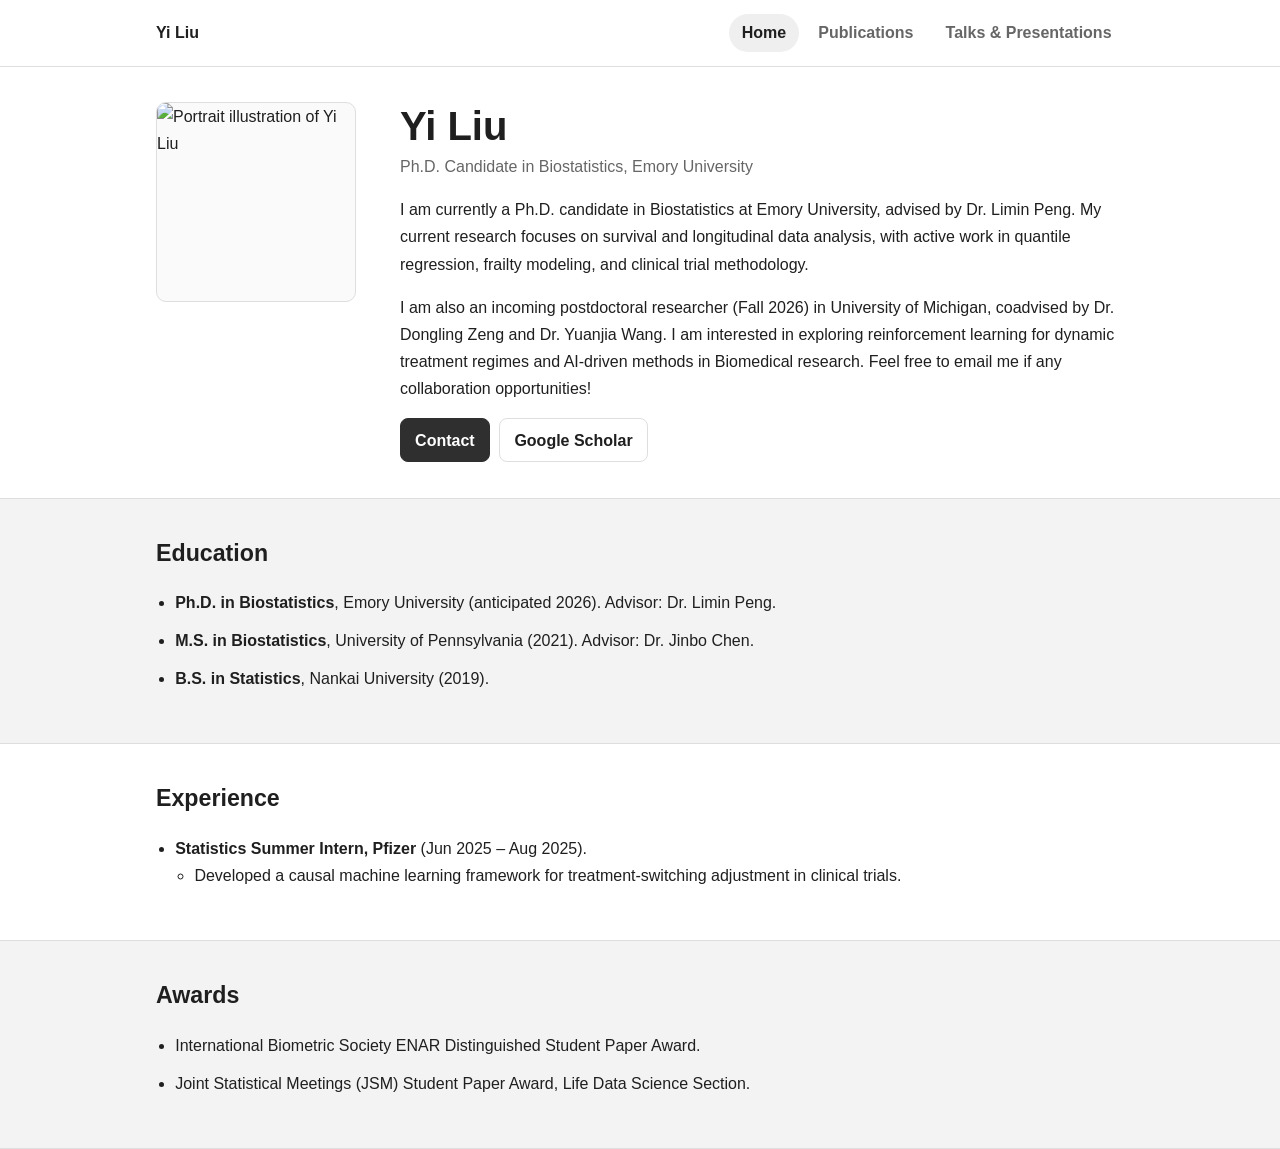
==== commit 28faa06f: "Update index.html" ====
--- a/index.html
+++ b/index.html
@@ -13,7 +13,7 @@
         <nav class="tabs" aria-label="Main navigation">
           <a class="active" href="index.html">Home</a>
           <a href="publications.html">Publications</a>
-          <a href="talks.html">Talks&Presentations</a>
+          <a href="talks.html">Talks & Presentations</a>
         </nav>
       </div>
     </header>
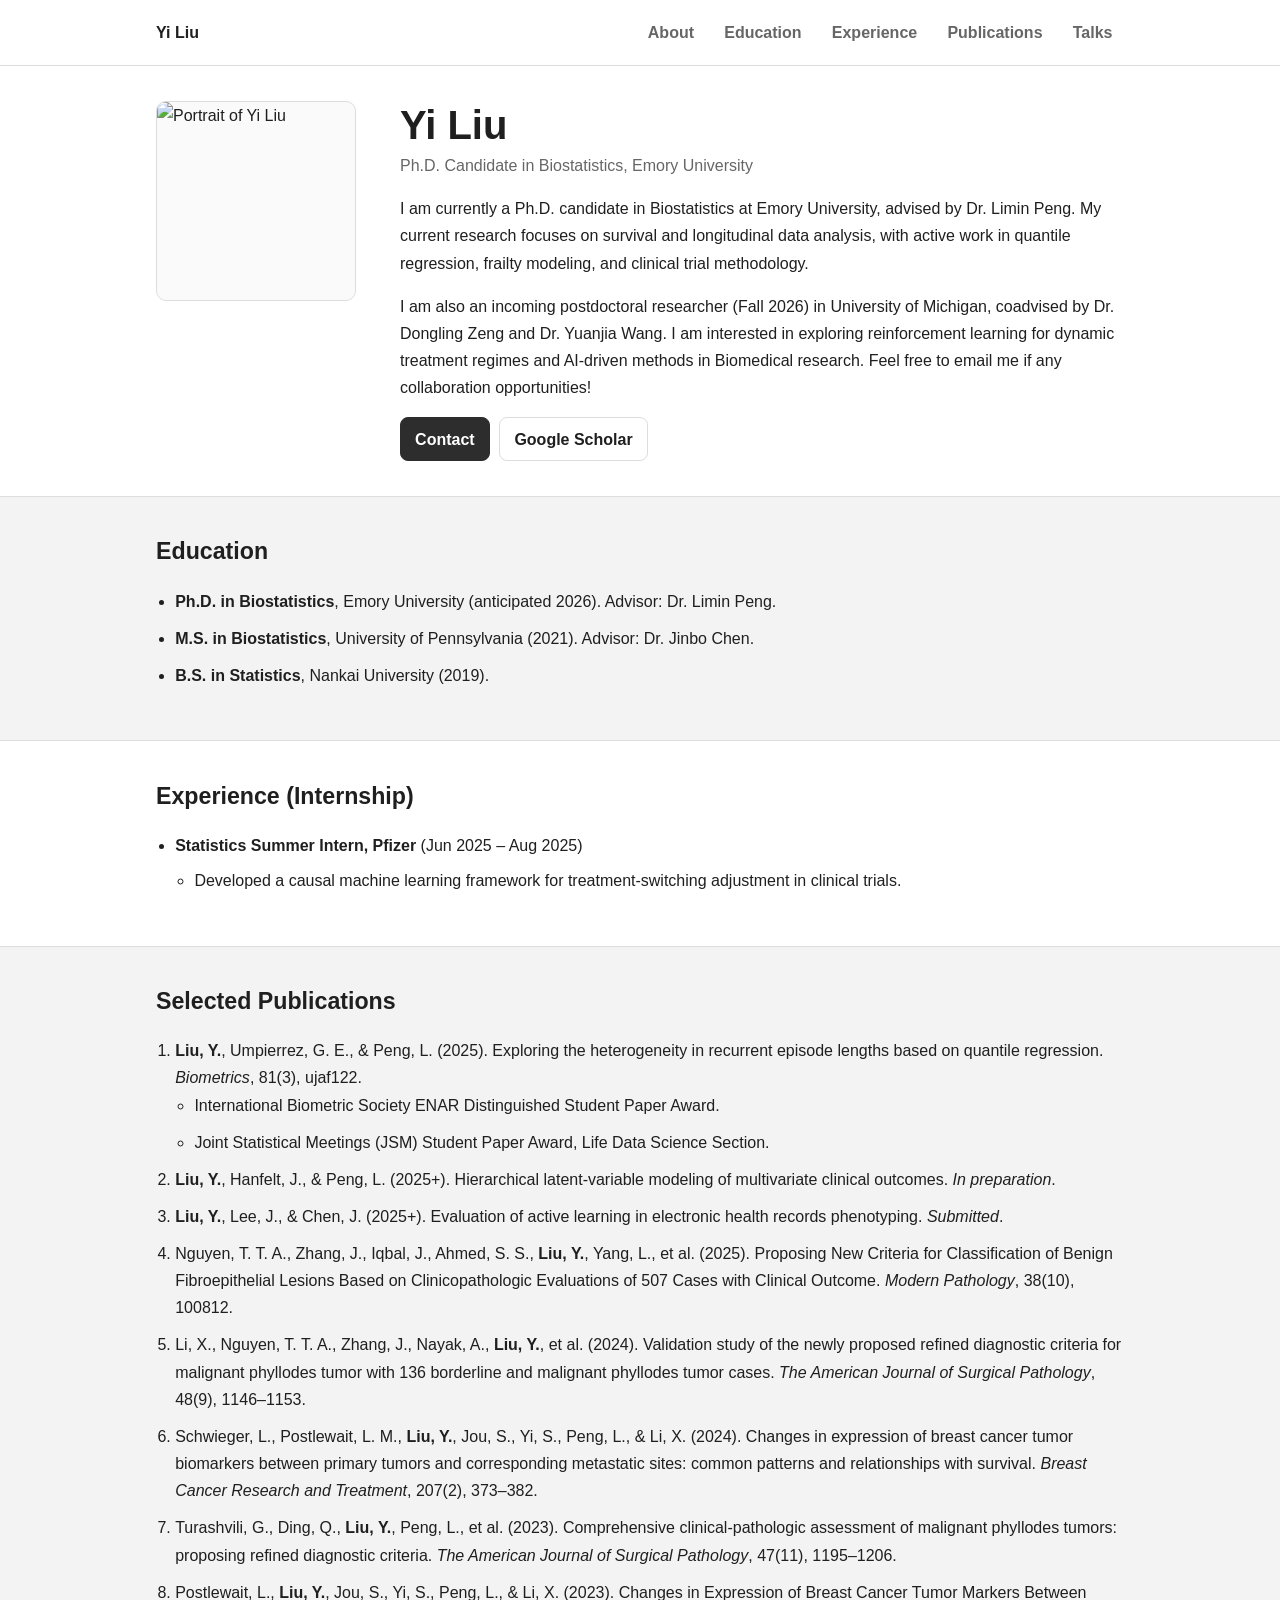
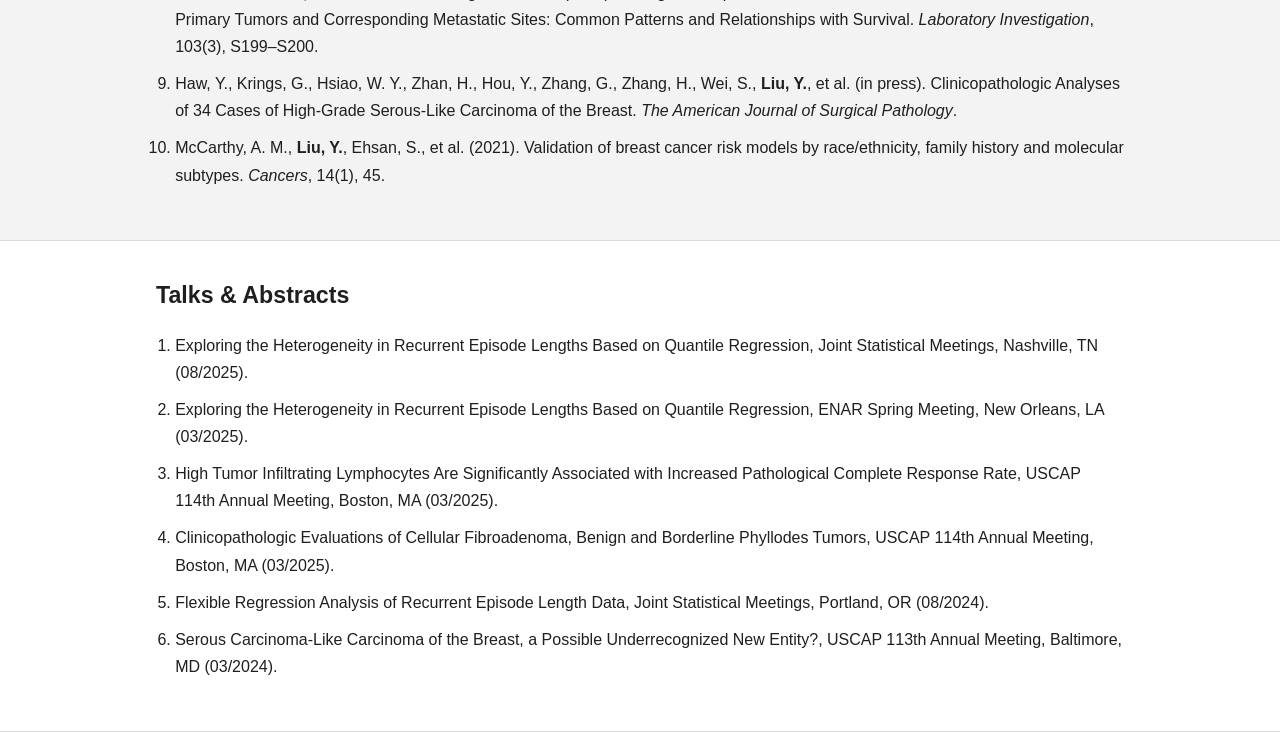
==== commit 5489add7: "Update site name and SEO URLs for gyang-eng GitHub Pages site" ====
--- a/index.html
+++ b/index.html
@@ -3,25 +3,27 @@
   <head>
     <meta charset="UTF-8" />
     <meta name="viewport" content="width=device-width, initial-scale=1.0" />
-    <title>Yi Liu | Biostatistics Research</title>
+    <title>Yi Liu Personal Page</title>
     <link rel="stylesheet" href="styles.css" />
   </head>
   <body>
     <header class="site-header">
       <div class="nav-shell">
         <div class="brand">Yi Liu</div>
-        <nav class="tabs" aria-label="Main navigation">
-          <a class="active" href="index.html">Home</a>
-          <a href="publications.html">Publications</a>
-          <a href="talks.html">Talks & Presentations</a>
+        <nav class="tabs" aria-label="On-page navigation">
+          <a href="#about">About</a>
+          <a href="#education">Education</a>
+          <a href="#experience">Experience</a>
+          <a href="#publications">Publications</a>
+          <a href="#talks">Talks</a>
         </nav>
       </div>
     </header>
 
     <main>
-      <section class="section-block section-light intro">
+      <section id="about" class="section-block section-light intro">
         <div class="content-wrap intro-grid">
-          <img src="assets/yi-liu.jpeg" alt="Portrait illustration of Yi Liu" class="hero-photo" />
+          <img src="assets/yi-liu.jpeg" onerror="this.onerror=null;this.src='assets/yi-liu.svg';" alt="Portrait of Yi Liu" class="hero-photo" />
           <div>
             <h1>Yi Liu</h1>
             <p class="subtitle">Ph.D. Candidate in Biostatistics, Emory University</p>
@@ -32,7 +34,8 @@
               trial methodology.
             </p>
             <p>
-              I am also an incoming postdoctoral researcher (Fall 2026) in University of Michigan, coadvised by Dr. Dongling Zeng and Dr. Yuanjia Wang. I am interested in exploring
+              I am also an incoming postdoctoral researcher (Fall 2026) in University of Michigan,
+              coadvised by Dr. Dongling Zeng and Dr. Yuanjia Wang. I am interested in exploring
               reinforcement learning for dynamic treatment regimes and AI-driven methods in
               Biomedical research. Feel free to email me if any collaboration opportunities!
             </p>
@@ -44,7 +47,7 @@
         </div>
       </section>
 
-      <section class="section-block section-gray">
+      <section id="education" class="section-block section-gray">
         <div class="content-wrap">
           <h2>Education</h2>
           <ul>
@@ -55,27 +58,55 @@
         </div>
       </section>
 
-      <section class="section-block section-light">
+      <section id="experience" class="section-block section-light">
         <div class="content-wrap">
-          <h2>Experience</h2>
-<ul>
-  <li>
-    <strong>Statistics Summer Intern, Pfizer</strong> (Jun 2025 – Aug 2025).
-    <ul>
-      <li>Developed a causal machine learning framework for treatment-switching adjustment in clinical trials.</li>
-    </ul>
-  </li>
-</ul>
+          <h2>Experience (Internship)</h2>
+          <ul>
+            <li>
+              <strong>Statistics Summer Intern, Pfizer</strong> (Jun 2025 – Aug 2025)
+              <ul>
+                <li>Developed a causal machine learning framework for treatment-switching adjustment in clinical trials.</li>
+              </ul>
+            </li>
+          </ul>
         </div>
       </section>
 
-      <section class="section-block section-gray">
+      <section id="publications" class="section-block section-gray">
         <div class="content-wrap">
-          <h2>Awards</h2>
-          <ul>
-            <li>International Biometric Society ENAR Distinguished Student Paper Award.</li>
-            <li>Joint Statistical Meetings (JSM) Student Paper Award, Life Data Science Section.</li>
-          </ul>
+          <h2>Selected Publications</h2>
+          <ol>
+            <li>
+              <strong>Liu, Y.</strong>, Umpierrez, G. E., &amp; Peng, L. (2025). Exploring the heterogeneity in recurrent episode lengths based on quantile regression. <em>Biometrics</em>, 81(3), ujaf122.
+              <ul>
+                <li>International Biometric Society ENAR Distinguished Student Paper Award.</li>
+                <li>Joint Statistical Meetings (JSM) Student Paper Award, Life Data Science Section.</li>
+              </ul>
+            </li>
+            <li><strong>Liu, Y.</strong>, Hanfelt, J., &amp; Peng, L. (2025+). Hierarchical latent-variable modeling of multivariate clinical outcomes. <em>In preparation</em>.</li>
+            <li><strong>Liu, Y.</strong>, Lee, J., &amp; Chen, J. (2025+). Evaluation of active learning in electronic health records phenotyping. <em>Submitted</em>.</li>
+            <li>Nguyen, T. T. A., Zhang, J., Iqbal, J., Ahmed, S. S., <strong>Liu, Y.</strong>, Yang, L., et al. (2025). Proposing New Criteria for Classification of Benign Fibroepithelial Lesions Based on Clinicopathologic Evaluations of 507 Cases with Clinical Outcome. <em>Modern Pathology</em>, 38(10), 100812.</li>
+            <li>Li, X., Nguyen, T. T. A., Zhang, J., Nayak, A., <strong>Liu, Y.</strong>, et al. (2024). Validation study of the newly proposed refined diagnostic criteria for malignant phyllodes tumor with 136 borderline and malignant phyllodes tumor cases. <em>The American Journal of Surgical Pathology</em>, 48(9), 1146–1153.</li>
+            <li>Schwieger, L., Postlewait, L. M., <strong>Liu, Y.</strong>, Jou, S., Yi, S., Peng, L., &amp; Li, X. (2024). Changes in expression of breast cancer tumor biomarkers between primary tumors and corresponding metastatic sites: common patterns and relationships with survival. <em>Breast Cancer Research and Treatment</em>, 207(2), 373–382.</li>
+            <li>Turashvili, G., Ding, Q., <strong>Liu, Y.</strong>, Peng, L., et al. (2023). Comprehensive clinical-pathologic assessment of malignant phyllodes tumors: proposing refined diagnostic criteria. <em>The American Journal of Surgical Pathology</em>, 47(11), 1195–1206.</li>
+            <li>Postlewait, L., <strong>Liu, Y.</strong>, Jou, S., Yi, S., Peng, L., &amp; Li, X. (2023). Changes in Expression of Breast Cancer Tumor Markers Between Primary Tumors and Corresponding Metastatic Sites: Common Patterns and Relationships with Survival. <em>Laboratory Investigation</em>, 103(3), S199–S200.</li>
+            <li>Haw, Y., Krings, G., Hsiao, W. Y., Zhan, H., Hou, Y., Zhang, G., Zhang, H., Wei, S., <strong>Liu, Y.</strong>, et al. (in press). Clinicopathologic Analyses of 34 Cases of High-Grade Serous-Like Carcinoma of the Breast. <em>The American Journal of Surgical Pathology</em>.</li>
+            <li>McCarthy, A. M., <strong>Liu, Y.</strong>, Ehsan, S., et al. (2021). Validation of breast cancer risk models by race/ethnicity, family history and molecular subtypes. <em>Cancers</em>, 14(1), 45.</li>
+          </ol>
+        </div>
+      </section>
+
+      <section id="talks" class="section-block section-light">
+        <div class="content-wrap">
+          <h2>Talks &amp; Abstracts</h2>
+          <ol>
+            <li>Exploring the Heterogeneity in Recurrent Episode Lengths Based on Quantile Regression, Joint Statistical Meetings, Nashville, TN (08/2025).</li>
+            <li>Exploring the Heterogeneity in Recurrent Episode Lengths Based on Quantile Regression, ENAR Spring Meeting, New Orleans, LA (03/2025).</li>
+            <li>High Tumor Infiltrating Lymphocytes Are Significantly Associated with Increased Pathological Complete Response Rate, USCAP 114th Annual Meeting, Boston, MA (03/2025).</li>
+            <li>Clinicopathologic Evaluations of Cellular Fibroadenoma, Benign and Borderline Phyllodes Tumors, USCAP 114th Annual Meeting, Boston, MA (03/2025).</li>
+            <li>Flexible Regression Analysis of Recurrent Episode Length Data, Joint Statistical Meetings, Portland, OR (08/2024).</li>
+            <li>Serous Carcinoma-Like Carcinoma of the Breast, a Possible Underrecognized New Entity?, USCAP 113th Annual Meeting, Baltimore, MD (03/2024).</li>
+          </ol>
         </div>
       </section>
     </main>
--- a/styles.css
+++ b/styles.css
@@ -3,13 +3,13 @@
   --bg-gray: #f3f3f3;
   --text: #1f1f1f;
   --muted: #666666;
-  --line: #dedede;
-  --accent: #2f2f2f;
+  --line: #dddddd;
+  --accent: #2d2d2d;
 }
 
-* {
-  box-sizing: border-box;
-}
+* { box-sizing: border-box; }
+
+html { scroll-behavior: smooth; }
 
 body {
   margin: 0;
@@ -19,14 +19,12 @@
   line-height: 1.7;
 }
 
-a {
-  color: inherit;
-}
+a { color: inherit; }
 
 .site-header {
   position: sticky;
   top: 0;
-  z-index: 20;
+  z-index: 10;
   border-bottom: 1px solid var(--line);
   background: rgba(255, 255, 255, 0.95);
 }
@@ -38,37 +36,28 @@
   display: flex;
   justify-content: space-between;
   align-items: center;
-  gap: 1rem;
+  gap: 0.8rem;
 }
 
-.brand {
-  font-weight: 700;
-}
+.brand { font-weight: 700; }
 
 .tabs {
   display: flex;
+  gap: 0.45rem;
   flex-wrap: wrap;
-  gap: 0.45rem;
 }
 
 .tabs a {
-  padding: 0.35rem 0.78rem;
+  padding: 0.32rem 0.72rem;
   border-radius: 999px;
   text-decoration: none;
   color: var(--muted);
   font-weight: 600;
 }
 
-.tabs a.active,
 .tabs a:hover {
   color: var(--text);
   background: #efefef;
-}
-
-.container {
-  max-width: 1000px;
-  margin: 0 auto;
-  padding: 2rem 1rem 3rem;
 }
 
 .section-block {
@@ -76,13 +65,8 @@
   border-bottom: 1px solid var(--line);
 }
 
-.section-light {
-  background: var(--bg-white);
-}
-
-.section-gray {
-  background: var(--bg-gray);
-}
+.section-light { background: var(--bg-white); }
+.section-gray { background: var(--bg-gray); }
 
 .content-wrap {
   max-width: 1000px;
@@ -94,7 +78,6 @@
   display: grid;
   grid-template-columns: 220px 1fr;
   gap: 1.5rem;
-  align-items: start;
 }
 
 .hero-photo {
@@ -108,8 +91,8 @@
 
 h1 {
   margin: 0;
+  font-size: clamp(2rem, 3.4vw, 2.5rem);
   line-height: 1.2;
-  font-size: clamp(2rem, 3.4vw, 2.5rem);
 }
 
 h2 {
@@ -122,20 +105,25 @@
   color: var(--muted);
 }
 
+.note {
+  color: var(--muted);
+  margin-top: 0.8rem;
+}
+
 .cta-row {
   display: flex;
+  gap: 0.6rem;
   flex-wrap: wrap;
-  gap: 0.6rem;
   margin-top: 1rem;
 }
 
 .button {
   text-decoration: none;
-  padding: 0.46rem 0.88rem;
+  padding: 0.45rem 0.88rem;
   border-radius: 8px;
-  font-weight: 600;
   border: 1px solid var(--line);
   background: #fff;
+  font-weight: 600;
 }
 
 .button.primary {
@@ -144,36 +132,11 @@
   border-color: var(--accent);
 }
 
-.list-page {
-  background: #fff;
-  border: 1px solid var(--line);
-  padding: 1.25rem;
+ol, ul { padding-left: 1.2rem; }
+li + li { margin-top: 0.62rem; }
+ul ul { margin-top: 0.5rem; }
+
+@media (max-width: 850px) {
+  .intro-grid { grid-template-columns: 1fr; }
+  .hero-photo { max-width: 170px; }
 }
-
-.list-page h1 {
-  margin-bottom: 0.35rem;
-}
-
-.list-page p {
-  margin-top: 0;
-  color: var(--muted);
-}
-
-ol,
-ul {
-  padding-left: 1.2rem;
-}
-
-li + li {
-  margin-top: 0.66rem;
-}
-
-@media (max-width: 830px) {
-  .intro-grid {
-    grid-template-columns: 1fr;
-  }
-
-  .hero-photo {
-    max-width: 160px;
-  }
-}
